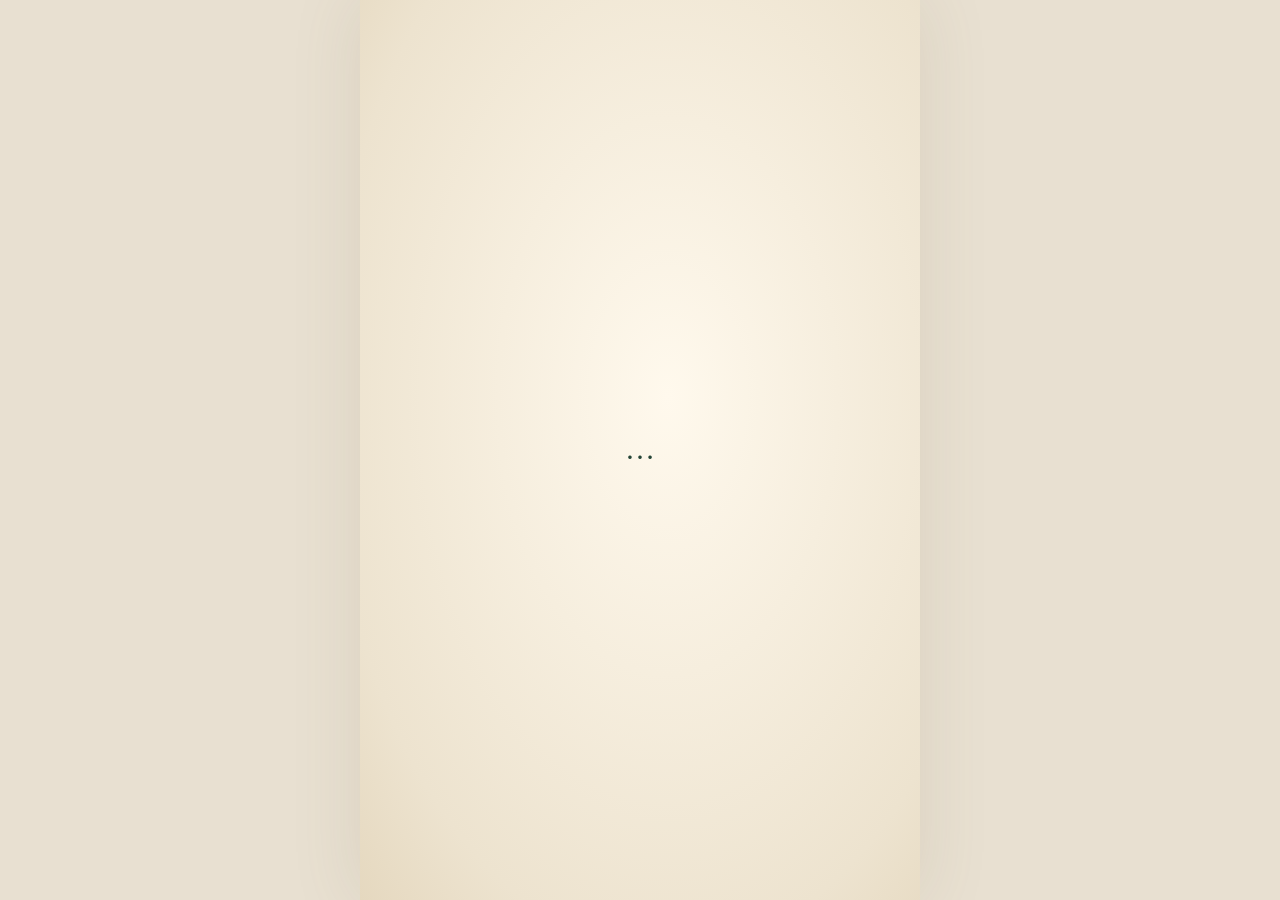
==== index.html @ 4996e79e "Add wedding letter experiences and carton roof fixes" ====
<!doctype html><html lang="ru"><head><meta charset="UTF-8"><meta name="viewport" content="width=device-width, initial-scale=1, viewport-fit=cover"><meta name="theme-color" content="#eee5d3"><title>Для Я — письмо внутри</title><meta name="description" content="Личное письмо для Я и Руслана."><link rel="icon" href="data:image/svg+xml,%3Csvg xmlns='http://www.w3.org/2000/svg' viewBox='0 0 32 32'%3E%3Crect width='32' height='32' rx='8' fill='%231c4536'/%3E%3Cpath d='M7 11h18v13H7zM7 11l9 7 9-7' fill='none' stroke='%23f4e8c8' stroke-width='2'/%3E%3C/svg%3E"><link rel="stylesheet" href="./style.css"></head><body>
<main id="experience" class="milk"><div id="bar-background" aria-hidden="true"></div><div class="bar-vignette" aria-hidden="true"></div><div id="stage" role="group" aria-label="Коробка для Я"><canvas id="scene" aria-hidden="true"></canvas></div><button id="tear-hit" class="object-hit" aria-label="Надорванный угол коробки" aria-describedby="edge-description"></button><span id="edge-description" class="sr-only">Потяните за угол, чтобы разорвать упаковку. С клавиатуры — нажмите Enter.</span><button id="paper-hit" class="object-hit" aria-label="Взять и раскрыть письмо" hidden></button><div id="loading" role="status">…</div><button id="fallback" hidden>Прочитать письмо</button><div class="subtitle" id="subtitle" aria-live="polite"></div></main>
<dialog id="letter" aria-labelledby="letter-title"><button id="close-letter" aria-label="Закрыть письмо">×</button><article class="paper"><h1 id="letter-title">Я,</h1><div id="letter-content"><p>Здесь будет твоё письмо.</p></div><div class="letter-end">С любовью,<br><em>твой друг</em></div></article></dialog><script type="module" src="./app.js"></script></body></html>
---- style.css ----
:root{font-family:Arial,Helvetica,sans-serif;color:#244436;background:#e8e0d1;font-synthesis:none}*{box-sizing:border-box}html,body{margin:0;min-height:100%;overscroll-behavior:none}button{-webkit-tap-highlight-color:transparent;cursor:pointer;font:inherit}button:focus-visible{outline:2px solid #9c743e;outline-offset:5px}[hidden]{display:none!important}#experience{position:relative;margin:auto;width:100%;max-width:560px;height:100vh;height:100svh;overflow:hidden;background:radial-gradient(ellipse at 55% 44%,#fff9ed,#ede3cf 78%,#e5d8bf);isolation:isolate}.bar{background:#100a06!important;color:#f2e5cb}.bar #bar-background{opacity:1}#stage{position:absolute;inset:0}#scene{display:block;width:100%;height:100%;touch-action:none;user-select:none;-webkit-user-select:none}#bar-background{position:absolute;inset:0;background:url('assets/bar-ruslan-c.png') center center/cover no-repeat;opacity:0}.bar-vignette{position:absolute;inset:0;opacity:0;pointer-events:none;background:linear-gradient(0deg,#0b0604b0 0%,transparent 35%,transparent 75%,#09040120)}.bar .bar-vignette{opacity:1}.object-hit{position:absolute;z-index:3;transform:translate(-50%,-50%);border:0;background:transparent;border-radius:8px;touch-action:none;user-select:none;-webkit-user-select:none}.object-hit:focus-visible{outline-offset:0;outline:2px dashed #8c734488}.grabbing,.grabbing .object-hit{cursor:grabbing}#loading{position:absolute;inset:48% 0 auto;text-align:center;font-family:Georgia,serif;font-size:30px;z-index:6;pointer-events:none}#fallback{position:absolute;left:50%;top:57%;transform:translateX(-50%);border:0;padding:16px 24px;background:#244436;color:#fff4d9;border-radius:4px;z-index:6}.subtitle{position:absolute;bottom:calc(27% + env(safe-area-inset-bottom));left:50%;transform:translateX(-50%);white-space:nowrap;font-family:Georgia,'Times New Roman',serif;font-size:clamp(21px,5.6vw,28px);font-weight:400;line-height:1.4;letter-spacing:.01em;text-shadow:0 2px 10px #000;opacity:0;transition:opacity .5s;background:#0c070455;padding:8px 15px;border-radius:3px;pointer-events:none}.subtitle.visible{opacity:1}.reset{position:absolute;right:20px;top:calc(18px + env(safe-area-inset-top));z-index:7;font-size:13px;letter-spacing:.02em;background:#f5ecd9aa;color:#66573d;border:1px solid #b7a78966;border-radius:20px;padding:9px 14px;backdrop-filter:blur(8px)}.bar .reset{background:#100a0688;color:#f1e2c5;border-color:#d4bf9444}.sr-only{position:absolute;width:1px;height:1px;padding:0;margin:-1px;overflow:hidden;clip:rect(0,0,0,0);white-space:nowrap;border:0}dialog{padding:0;border:0;background:#f4ead6;color:#443a2d;width:min(470px,calc(100% - 32px));max-height:calc(100svh - 80px);box-shadow:0 15px 65px #0005;opacity:0;transform:translateY(12px) scale(.96);transition:opacity .35s,transform .45s;overflow:auto;overscroll-behavior:contain}dialog[open]{opacity:1;transform:translateY(0) scale(1)}@starting-style{dialog[open]{opacity:0;transform:translateY(12px) scale(.96)}}dialog::backdrop{background:#0a080477;backdrop-filter:blur(7px)}.paper{padding:52px 32px 45px;min-height:400px;background:linear-gradient(0deg,transparent 33%,#bba58316 33.1%,transparent 33.6%,transparent 66%,#bba58316 66.1%,transparent 66.6%)}#close-letter{position:absolute;right:9px;top:7px;width:44px;height:44px;background:none;border:0;color:#8c7c61;font-size:28px}h1{font:italic 44px Georgia,'Times New Roman',serif;margin:15px 0 29px;letter-spacing:-.02em}p{font:19px/1.85 Georgia,'Times New Roman',serif;margin:0 0 20px}.letter-end{margin-top:45px;font:16px/1.7 Arial,sans-serif}.letter-end em{font:italic 23px Georgia,serif}@media(min-width:760px){#experience{box-shadow:0 0 65px #78684520}}@media(prefers-reduced-motion:reduce){*,*::before,*::after{transition:none!important}}
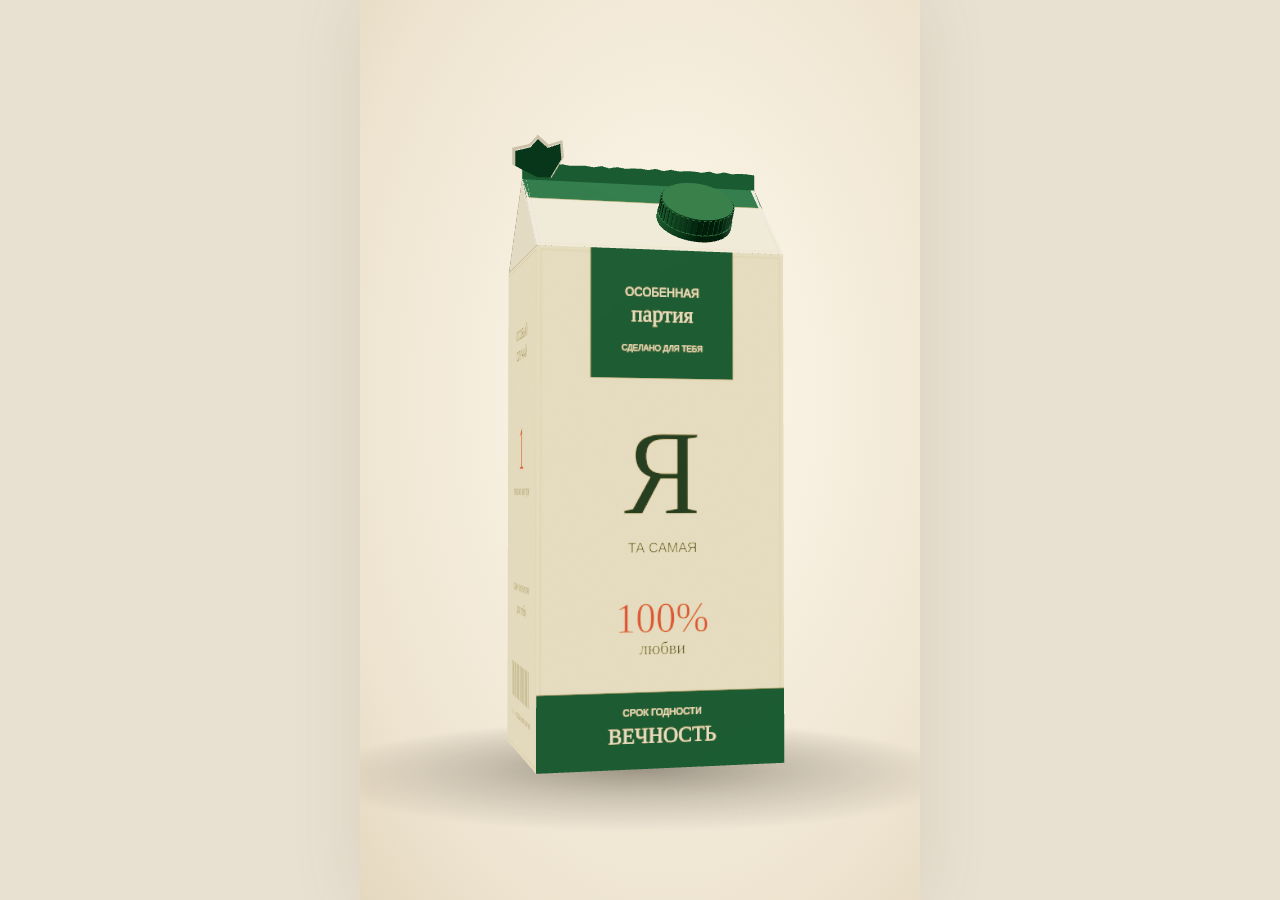
==== commit a83e7fe5: "Add Lisa’s approved wedding poem" ====
--- a/index.html
+++ b/index.html
@@ -1,3 +1,47 @@
-<!doctype html><html lang="ru"><head><meta charset="UTF-8"><meta name="viewport" content="width=device-width, initial-scale=1, viewport-fit=cover"><meta name="theme-color" content="#eee5d3"><title>Для Я — письмо внутри</title><meta name="description" content="Личное письмо для Я и Руслана."><link rel="icon" href="data:image/svg+xml,%3Csvg xmlns='http://www.w3.org/2000/svg' viewBox='0 0 32 32'%3E%3Crect width='32' height='32' rx='8' fill='%231c4536'/%3E%3Cpath d='M7 11h18v13H7zM7 11l9 7 9-7' fill='none' stroke='%23f4e8c8' stroke-width='2'/%3E%3C/svg%3E"><link rel="stylesheet" href="./style.css"></head><body>
+<!doctype html><html lang="ru"><head><meta charset="UTF-8"><meta name="viewport" content="width=device-width, initial-scale=1, viewport-fit=cover"><meta name="theme-color" content="#eee5d3"><title>Для Я — письмо внутри</title><meta name="description" content="Личное письмо для Я и Руслана."><link rel="icon" href="data:image/svg+xml,%3Csvg xmlns='http://www.w3.org/2000/svg' viewBox='0 0 32 32'%3E%3Crect width='32' height='32' rx='8' fill='%231c4536'/%3E%3Cpath d='M7 11h18v13H7zM7 11l9 7 9-7' fill='none' stroke='%23f4e8c8' stroke-width='2'/%3E%3C/svg%3E"><link rel="stylesheet" href="./style.css"><style>.poem p{font-size:clamp(16px,4.25vw,18px);line-height:1.7;margin:0 0 1.5em;overflow-wrap:break-word}.poem p:last-child{margin-bottom:0}</style></head><body>
 <main id="experience" class="milk"><div id="bar-background" aria-hidden="true"></div><div class="bar-vignette" aria-hidden="true"></div><div id="stage" role="group" aria-label="Коробка для Я"><canvas id="scene" aria-hidden="true"></canvas></div><button id="tear-hit" class="object-hit" aria-label="Надорванный угол коробки" aria-describedby="edge-description"></button><span id="edge-description" class="sr-only">Потяните за угол, чтобы разорвать упаковку. С клавиатуры — нажмите Enter.</span><button id="paper-hit" class="object-hit" aria-label="Взять и раскрыть письмо" hidden></button><div id="loading" role="status">…</div><button id="fallback" hidden>Прочитать письмо</button><div class="subtitle" id="subtitle" aria-live="polite"></div></main>
-<dialog id="letter" aria-labelledby="letter-title"><button id="close-letter" aria-label="Закрыть письмо">×</button><article class="paper"><h1 id="letter-title">Я,</h1><div id="letter-content"><p>Здесь будет твоё письмо.</p></div><div class="letter-end">С любовью,<br><em>твой друг</em></div></article></dialog><script type="module" src="./app.js"></script></body></html>
+<dialog id="letter" aria-labelledby="letter-title"><button id="close-letter" aria-label="Закрыть письмо">×</button><article class="paper"><h1 id="letter-title">Я,</h1><div id="letter-content" class="poem">
+<p>Красота.<br>
+Изящество.<br>
+Блеск глаз.<br>
+Искра.<br>
+Я, кажется, ты влюблена!</p>
+<p>Душа.<br>
+Связь.<br>
+Готовность не облизывать мёд целый час.<br>
+Стоять непоколебимо.</p>
+<p>Откусить поменьше каравая,<br>
+дав мужу насладиться его силой и властью.<br>
+Грамотность.<br>
+Ум.<br>
+Тактичность.</p>
+<p>Я,<br>
+твой верный друг<br>
+отдаст тебя за тридцать рублей,<br>
+чтоб тебя забрал<br>
+добрый, крепкий, сильный зверь —<br>
+медведь,<br>
+медвежонок, каким его видишь ты.</p>
+<p>На кабардинском знаю «упсо»!<br>
+Спасибо, что вы here.</p>
+<p>За Куготовых — каждый поднятый бокал<br>
+четыре дня кряду!</p>
+<p>Кусок торта, который предложат в селе<br>
+с коровами и садом,<br>
+куплю!<br>
+Не задумываясь, друга перебью.<br>
+Толкнут в плечо, скажут: «Двадцатку!»<br>
+Руку подниму,<br>
+во всё горло крикну!</p>
+<p>Московские понты<br>
+на кабардинско-саратовской свадьбе!</p>
+<p>Всё равно дешевле<br>
+того самого лимонада,<br>
+сладко направляющего<br>
+в сторону правды.</p>
+<p>Я вас обоих сильно люблю!<br>
+Пучеглазик и я —<br>
+ваши верные друзья.<br>
+Когда надо — они тут.<br>
+А если что — спрячетесь в теньку.</p>
+</div></article></dialog><script type="module" src="./app.js"></script></body></html>
